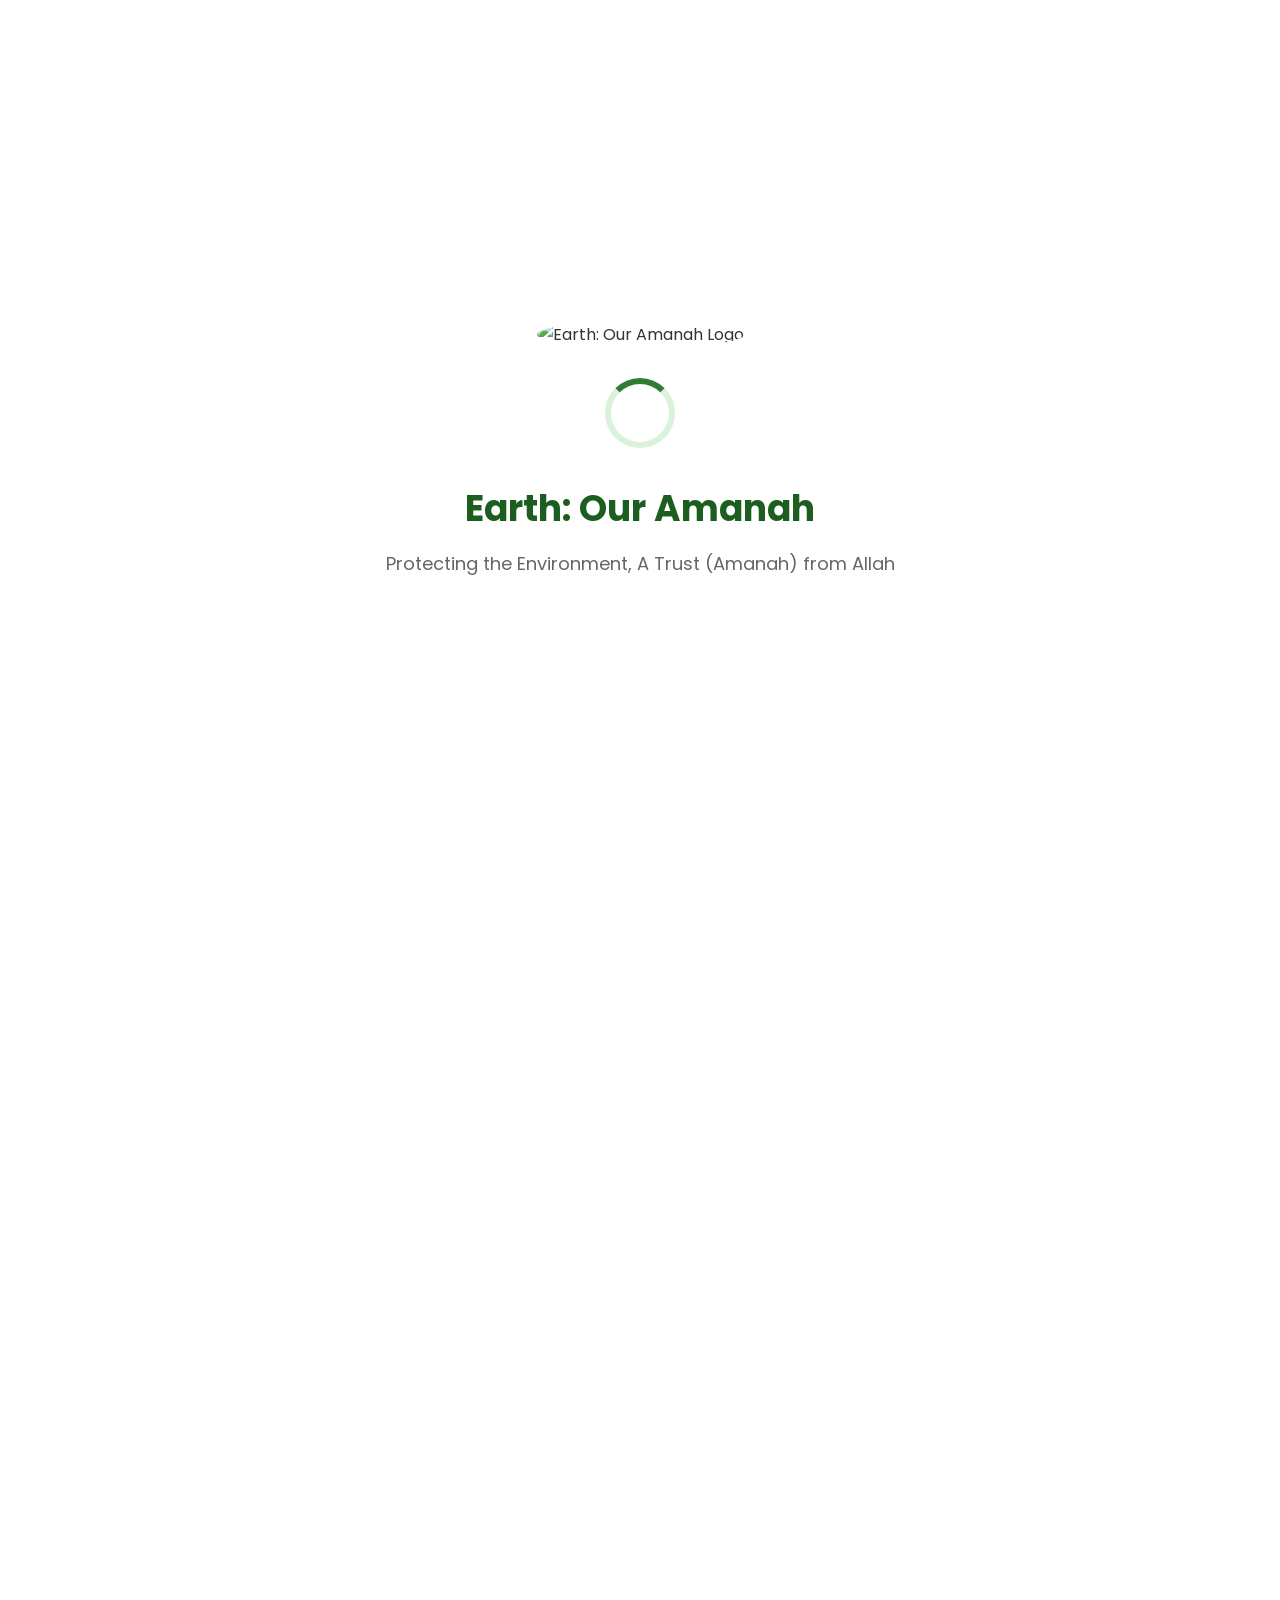
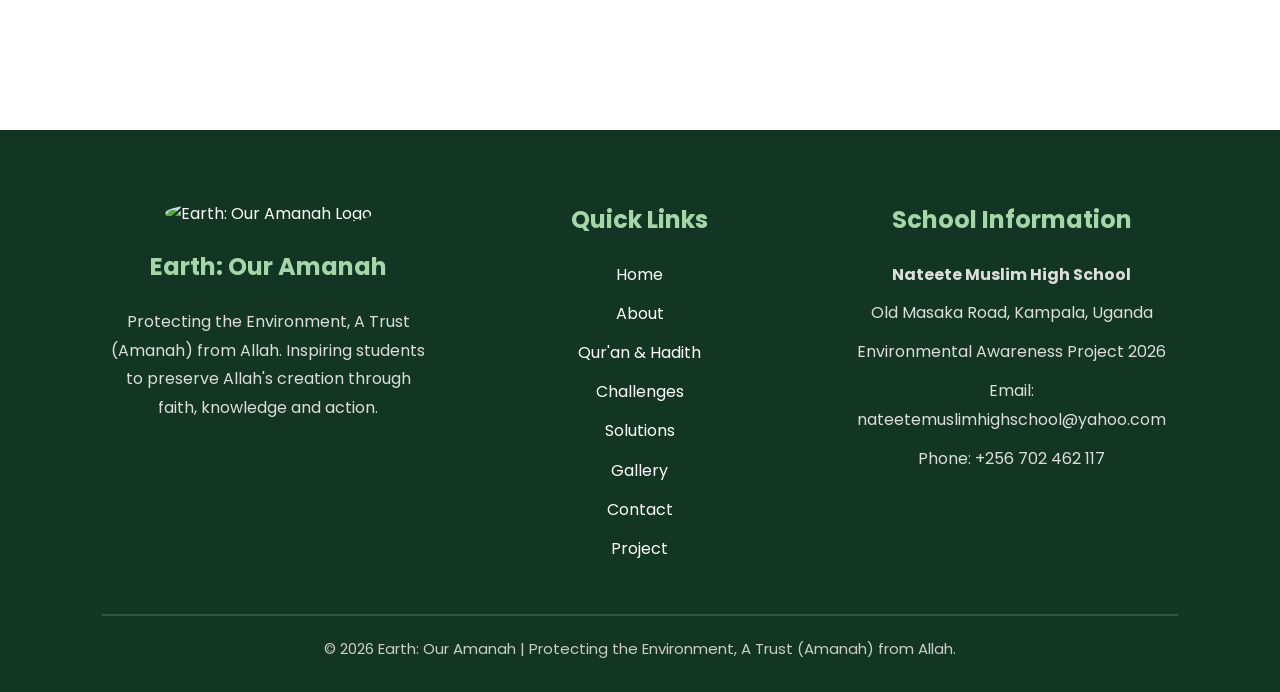
==== about.html @ 44d9da60 "Add files via upload" ====
<!DOCTYPE html>
<html lang="en">

<head>

    <meta charset="UTF-8">

    <meta name="viewport" content="width=device-width, initial-scale=1.0">

    <title>About | Earth: Our Amanah</title>

    <link rel="stylesheet" href="style.css">

    <link rel="preconnect" href="https://fonts.googleapis.com">

    <link rel="preconnect" href="https://fonts.gstatic.com" crossorigin>

    <link href="https://fonts.googleapis.com/css2?family=Poppins:wght@300;400;500;600;700&display=swap" rel="stylesheet">

    <link rel="stylesheet"
          href="https://cdnjs.cloudflare.com/ajax/libs/font-awesome/6.6.0/css/all.min.css">

</head>

<body>
<!-- ================= PRELOADER ================= -->

<div id="preloader">

    <div class="loader-content">

        <img src="images/logo.png"
             alt="Earth: Our Amanah Logo"
             class="loader-logo">

        <div class="loader-ring"></div>

        <h2>Earth: Our Amanah</h2>

        <p>Protecting the Environment, A Trust (Amanah) from Allah</p>

    </div>

</div>
<header>

<nav class="navbar">

<div class="logo">

<img src="images/logo.png" alt="Logo">

<span>Earth: Our Amanah</span>

</div>
<div class="menu-toggle">

    <i class="fa-solid fa-bars"></i>

</div>
<ul class="nav-links">

<li><a href="index.html">Home</a></li>

<li><a href="about.html" class="active">About</a></li>

<li><a href="quran-hadith.html">Qur'an & Hadith</a></li>

<li><a href="challenges.html">Challenges</a></li>

<li><a href="solutions.html">Solutions</a></li>

<li><a href="school.html">Our School</a></li>

<li><a href="gallery.html">Gallery</a></li>

<li><a href="contact.html">Contact</a></li>

<li><a href="project.html">Project</a></li>

</ul>

</nav>

</header>
<!-- ================= KNOWLEDGE BAR ================= -->

<section class="knowledge-bar">

    <div id="knowledgeText">
🌍 DID YOU KNOW?

🌱 Planting one tree can provide oxygen for several people.

☪ "And do not waste, for Allah does not love the wasteful."
(Qur'an 7:31)

♻ Recycling one aluminium can saves enough energy to power a television for hours.

        🌍 "Allah has appointed mankind as stewards (Khalifah) of the Earth."

    </div>

</section>
<section class="page-header">

<h1>About Amanah</h1>

<p>

Understanding our responsibility as caretakers of Allah's creation.

</p>

</section>

<section class="about-story reveal">

<div class="about-image">

<img src="images/about.jpg" alt="Nature">

</div>

<div class="about-text">

<h2>What is Amanah?</h2>

<p>

In Islam, an <strong>Amanah</strong> is a trust or responsibility placed upon a person.
Allah has entrusted humanity with the Earth and everything within it. As caretakers
(Khalifah), we are expected to use natural resources wisely, avoid waste, protect
wildlife and preserve the environment for future generations.

</p>

<p>

Protecting the environment is therefore not only a social responsibility but also
an act of worship and obedience to Allah.

</p>

</div>

</section>

<section class="values reveal">

<h2>Our Core Values</h2>

<div class="cards">

<div class="card">

<i class="fa-solid fa-hand-holding-heart"></i>

<h3>Responsibility</h3>

<p>

We accept the responsibility of caring for Allah's creation.

</p>

</div>

<div class="card">

<i class="fa-solid fa-tree"></i>

<h3>Conservation</h3>

<p>

Protect forests, wildlife and natural resources.

</p>

</div>

<div class="card">

<i class="fa-solid fa-people-group"></i>

<h3>Community</h3>

<p>

Working together creates lasting environmental change.

</p>

</div>

</div>

</section>

<!-- ================= FOOTER ================= -->

<footer class="footer">

    <div class="footer-container">

        <!-- About -->
        <div class="footer-column">

            <img src="images/logo.png" alt="Earth: Our Amanah Logo" class="footer-logo">

            <h3>Earth: Our Amanah</h3>

            <p>
                Protecting the Environment, A Trust (Amanah) from Allah.
                Inspiring students to preserve Allah's creation through
                faith, knowledge and action.
            </p>

        </div>

        <!-- Quick Links -->
        <div class="footer-column">

            <h3>Quick Links</h3>

            <ul>

                <li><a href="index.html">Home</a></li>

                <li><a href="about.html">About</a></li>

                <li><a href="quran-hadith.html">Qur'an & Hadith</a></li>

                <li><a href="challenges.html">Challenges</a></li>

                <li><a href="solutions.html">Solutions</a></li>

                <li><a href="gallery.html">Gallery</a></li>

                <li><a href="contact.html">Contact</a></li>

                <li><a href="project.html">Project</a></li>

            </ul>

        </div>

        <!-- Contact -->
        <div class="footer-column">

            <h3>School Information</h3>

            <p><strong>Nateete Muslim High School</strong></p>

            <p>Old Masaka Road, Kampala, Uganda</p>

            <p>Environmental Awareness Project 2026</p>

            <p>Email: nateetemuslimhighschool@yahoo.com</p>

            <p>Phone: +256 702 462 117</p>

        </div>

    </div>

    <hr>

    <div class="footer-bottom">

        <p>
            © 2026 Earth: Our Amanah | Protecting the Environment, A Trust (Amanah) from Allah.
        </p>

    </div>

</footer>
<!-- ================= BACK TO TOP ================= -->

<button id="backToTop" title="Back to Top">

    <i class="fa-solid fa-arrow-up"></i>

</button>

<script src="js/main.js"></script>

</body>
</html>
---- style.css ----
html{

    scroll-behavior:smooth;

}
/* =========================
   GLOBAL SETTINGS
========================= */

*{
    margin:0;
    padding:0;
    box-sizing:border-box;
}

html{
    scroll-behavior:smooth;
}

body{
    font-family:'Poppins',sans-serif;
    background:#ffffff;
    color:#333;
    line-height:1.7;
}

/* =========================
   NAVIGATION
========================= */

.navbar{

    position:sticky;
    top:0;

    display:flex;
    justify-content:space-between;
    align-items:center;

    padding:18px 8%;

    background:#ffffff;

    box-shadow:0 4px 15px rgba(0,0,0,.08);

    z-index:1000;
}

.logo{

    font-size:28px;

    font-weight:700;

    color:#2E7D32;
}

.logo i{

    margin-right:8px;
}

.navbar ul{

    display:flex;

    list-style:none;

    gap:30px;
}

.navbar a{

    text-decoration:none;

    color:#2E7D32;

    font-weight:500;

    transition:.3s;
}

.navbar a:hover{

    color:#66BB6A;
}

/* =========================
   HERO SECTION
========================= */

.hero{

    display:flex;

    justify-content:space-between;

    align-items:center;

    padding:70px 8%;

    min-height:88vh;

    background:#F8FFF8;

}

.hero-content{

    flex:1;

    padding-right:50px;
}

.badge{

    display:inline-block;

    background:#E8F5E9;

    color:#2E7D32;

    padding:10px 20px;

    border-radius:40px;

    margin-bottom:25px;

    font-weight:600;
}

.hero h1{

    font-size:60px;

    color:#1B5E20;

    line-height:1.2;

    margin-bottom:10px;
}

.hero h2{

    color:#43A047;

    font-size:34px;

    margin-bottom:25px;
}

.hero p{

    font-size:19px;

    color:#555;

    margin-bottom:40px;
}

.buttons{

    display:flex;

    gap:20px;
}

.btn-primary{

    text-decoration:none;

    background:#2E7D32;

    color:white;

    padding:15px 35px;

    border-radius:40px;

    transition:.3s;
}

.btn-primary:hover{

    background:#1B5E20;
}

.btn-secondary{

    text-decoration:none;

    border:2px solid #2E7D32;

    color:#2E7D32;

    padding:15px 35px;

    border-radius:40px;

    transition:.3s;
}

.btn-secondary:hover{

    background:#2E7D32;

    color:white;
}

/* Hero Image */

.hero-image{

    flex:1;

    text-align:center;
}

.hero-image img{

    width:100%;

    max-width:550px;

    border-radius:20px;

    box-shadow:0 20px 40px rgba(0,0,0,.15);

    object-fit:cover;
}

/* =========================
   WELCOME
========================= */

.welcome{

    padding:90px 10%;

    text-align:center;
}

.welcome h2{

    color:#1B5E20;

    font-size:40px;

    margin-bottom:20px;
}

.welcome p{

    max-width:900px;

    margin:auto;

    font-size:18px;
}

/* =========================
   EXPLORE SECTION
========================= */

.explore{

    background:#F8FFF8;

    padding:90px 8%;
}

.explore h2{

    text-align:center;

    font-size:40px;

    color:#1B5E20;

    margin-bottom:50px;
}

.cards{

    display:grid;

    grid-template-columns:repeat(auto-fit,minmax(280px,1fr));

    gap:30px;
}

.card{

    background:white;

    text-decoration:none;

    color:#333;

    padding:35px;

    border-radius:20px;

    box-shadow:0 8px 20px rgba(0,0,0,.08);

    transition:.3s;
}

.card:hover{

    transform:translateY(-10px);
}

.card i{

    font-size:50px;

    color:#2E7D32;

    margin-bottom:20px;
}

.card h3{

    margin-bottom:15px;

    color:#1B5E20;
}

/* =========================
   QUOTE
========================= */

.quote{

    padding:80px 10%;

    text-align:center;

    background:white;
}

.quote blockquote{

    font-size:30px;

    color:#1B5E20;

    font-style:italic;

    margin-bottom:20px;
}

.quote span{

    color:#666;
}

/* =========================
   FOOTER
========================= */

footer{

    background:#1B5E20;

    color:white;

    text-align:center;

    padding:30px;
}
/* ================= MISSION ================= */

.mission{

    padding:90px 10%;

    text-align:center;

    background:white;

}

.mission h2{

    font-size:42px;

    color:#1B5E20;

    margin-bottom:25px;

}

.mission p{

    max-width:900px;

    margin:auto;

    font-size:19px;

    line-height:1.8;

    color:#555;

}
/* ==========================================
   LOGO
========================================== */

.logo{
    display:flex;
    align-items:center;
    gap:12px;
    font-size:28px;
    font-weight:700;
    color:#1B5E20;
}

.logo img{
    width:70px;
    height:65px;
    object-fit:cover;
    border-radius:70%;
}

/* ==========================================
   PAGE HEADER
========================================== */

.page-header{

    background:#F1F8E9;

    text-align:center;

    padding:80px 10%;
}

.page-header h1{

    font-size:48px;

    color:#1B5E20;

    margin-bottom:15px;
}

.page-header p{

    font-size:18px;

    color:#555;
}

/* ==========================================
   ABOUT SECTION
========================================== */

.about-story{

    display:flex;

    justify-content:space-between;

    align-items:center;

    gap:60px;

    padding:100px 8%;

    background:white;
}

.about-image{

    flex:1;
}

.about-image img{

    width:100%;

    height:500px;

    object-fit:cover;

    border-radius:20px;

    box-shadow:0 15px 35px rgba(0,0,0,.15);
}

.about-text{

    flex:1;
}

.about-text h2{

    font-size:40px;

    color:#1B5E20;

    margin-bottom:25px;
}

.about-text p{

    font-size:18px;

    line-height:1.9;

    color:#555;

    margin-bottom:20px;
}

/* ==========================================
   SCHOOL THEME
========================================== */

.theme{

    display:flex;

    justify-content:space-between;

    align-items:center;

    gap:60px;

    padding:100px 8%;

    background:#F8FFF8;
}

.theme-text{

    flex:1;
}

.theme-text h2{

    color:#2E7D32;

    font-size:24px;

    margin-bottom:15px;
}

.theme-text h3{

    font-size:42px;

    color:#1B5E20;

    line-height:1.3;

    margin-bottom:25px;
}

.theme-text p{

    font-size:18px;

    color:#555;

    line-height:1.9;
}

.theme-image{

    flex:1;
}

.theme-image img{

    width:100%;

    height:500px;

    object-fit:cover;

    border-radius:20px;

    box-shadow:0 15px 35px rgba(0,0,0,.15);
}

/* ==========================================
   RESPONSIVE DESIGN
========================================== */

@media(max-width:900px){

.about-story,
.theme{

flex-direction:column;

text-align:center;

}

.hero{

flex-direction:column;

text-align:center;

}

.hero-content{

padding-right:0;

margin-bottom:50px;

}

.navbar{

flex-direction:column;

gap:20px;

}

.navbar ul{

flex-wrap:wrap;

justify-content:center;

}

.hero h1{

font-size:45px;

}

.theme-text h3{

font-size:34px;

}

.page-header h1{

font-size:38px;

}

}
/* =====================================
   ABOUT PAGE
===================================== */

/* PAGE HEADER */

.page-header{
    background: linear-gradient(135deg, #2E7D32, #66BB6A);
    color: white;
    text-align: center;
    padding: 80px 10%;
}

.page-header h1{
    font-size: 50px;
    margin-bottom: 15px;
}

.page-header p{
    font-size: 20px;
    max-width: 700px;
    margin: auto;
    line-height: 1.8;
}

/* ABOUT STORY */

.about-story{
    display: flex;
    justify-content: space-between;
    align-items: center;
    gap: 60px;
    padding: 90px 8%;
    background: white;
}

.about-image{
    flex: 1;
}

.about-image img{
    width: 100%;
    height: 500px;
    object-fit: cover;
    border-radius: 20px;
    box-shadow: 0 15px 35px rgba(0,0,0,0.12);
}

.about-text{
    flex: 1;
}

.about-text h2{
    font-size: 40px;
    color: #1B5E20;
    margin-bottom: 25px;
}

.about-text p{
    font-size: 18px;
    color: #555;
    line-height: 1.9;
    margin-bottom: 20px;
}

/* VALUES SECTION */

.values{
    background: #F8FFF8;
    padding: 90px 8%;
}

.values h2{
    text-align: center;
    color: #1B5E20;
    font-size: 42px;
    margin-bottom: 60px;
}

.cards{
    display: grid;
    grid-template-columns: repeat(auto-fit,minmax(280px,1fr));
    gap: 30px;
}

.card{
    background: white;
    padding: 40px;
    border-radius: 20px;
    text-align: center;
    box-shadow: 0 10px 25px rgba(0,0,0,.08);
    transition: 0.4s;
}

.card:hover{
    transform: translateY(-12px);
}

.card i{
    font-size: 55px;
    color: #2E7D32;
    margin-bottom: 20px;
}

.card h3{
    color: #1B5E20;
    margin-bottom: 15px;
    font-size: 24px;
}

.card p{
    color: #666;
    line-height: 1.8;
}

/* CALL TO ACTION */

.cta{
    background: #2E7D32;
    color: white;
    text-align: center;
    padding: 80px 10%;
}

.cta h2{
    font-size: 40px;
    margin-bottom: 20px;
}

.cta p{
    font-size: 18px;
    max-width: 700px;
    margin: auto;
    margin-bottom: 30px;
    line-height: 1.8;
}

.cta a{
    display: inline-block;
    background: white;
    color: #2E7D32;
    padding: 15px 35px;
    text-decoration: none;
    border-radius: 50px;
    font-weight: 600;
    transition: .3s;
}

.cta a:hover{
    background: #F1F8E9;
}

/* FOOTER */

footer{
    background: #1B5E20;
    color: white;
    text-align: center;
    padding: 30px;
}

footer p{
    margin: 5px;
}

/* RESPONSIVE */

@media(max-width:900px){

    .about-story{
        flex-direction: column;
        text-align: center;
    }

    .page-header h1{
        font-size: 38px;
    }

    .about-text h2{
        font-size: 34px;
    }

    .values h2{
        font-size: 34px;
    }

    .cta h2{
        font-size: 32px;
    }

    .about-image img{
        height: auto;
    }
}
/* ==========================================
      QUR'AN & HADITH PAGE
========================================== */

/* HERO */

.quran-hero{

height:70vh;

background:url("../images/quran-banner.jpg") center center/cover no-repeat;

position:relative;

}

.hero-overlay{

background:rgba(27,94,32,.75);

height:100%;

display:flex;

justify-content:center;

align-items:center;

text-align:center;

padding:20px;

}

.hero-content{

max-width:900px;

color:white;

}

.hero-content h1{

font-size:60px;

margin-bottom:15px;

}

.hero-content h2{

font-size:34px;

margin-bottom:25px;

color:#C8E6C9;

}

.hero-content p{

font-size:20px;

line-height:1.8;

}

/* INTRO */

.intro-section{

display:flex;

align-items:center;

gap:60px;

padding:90px 8%;

background:white;

}

.intro-image{

flex:1;

}

.intro-image img{

width:100%;

height:500px;

object-fit:cover;

border-radius:20px;

box-shadow:0 15px 35px rgba(0,0,0,.15);

}

.intro-text{

flex:1;

}

.intro-text h2{

font-size:42px;

color:#1B5E20;

margin-bottom:25px;

}

.intro-text p{

font-size:18px;

line-height:1.9;

color:#555;

margin-bottom:20px;

}

/* QUR'AN SECTION */

.quran-section{

padding:90px 8%;

background:#F8FFF8;

}

.quran-section h2{

text-align:center;

font-size:42px;

color:#1B5E20;

margin-bottom:60px;

}

.verse-card{

background:white;

padding:40px;

margin-bottom:35px;

border-left:8px solid #2E7D32;

border-radius:18px;

box-shadow:0 12px 30px rgba(0,0,0,.08);

}

.verse-card h3{

font-size:26px;

color:#2E7D32;

margin-bottom:20px;

}

.arabic{

font-size:34px;

text-align:right;

direction:rtl;

color:#1B5E20;

line-height:2;

margin-bottom:25px;

}

.translation{

font-size:20px;

font-style:italic;

margin-bottom:20px;

color:#444;

}

.reflection{

font-size:18px;

line-height:1.9;

color:#666;

}

/* RESPONSIVE */

@media(max-width:900px){

.intro-section{

flex-direction:column;

text-align:center;

}

.hero-content h1{

font-size:42px;

}

.hero-content h2{

font-size:28px;

}

.arabic{

text-align:center;

font-size:28px;

}

}
/* ==========================================
   HADITH SECTION
========================================== */

.hadith-section{

padding:90px 8%;

background:white;

}

.hadith-section h2{

text-align:center;

font-size:42px;

color:#1B5E20;

margin-bottom:60px;

}

.hadith-card{

background:#F8FFF8;

padding:35px;

margin-bottom:30px;

border-radius:18px;

box-shadow:0 10px 25px rgba(0,0,0,.08);

border-left:8px solid #2E7D32;

}

.hadith-card h3{

color:#1B5E20;

margin-bottom:20px;

font-size:26px;

}

.hadith-text{

font-size:20px;

font-style:italic;

line-height:1.8;

margin-bottom:20px;

color:#444;

}

.source{

margin-bottom:20px;

font-weight:600;

color:#2E7D32;

}

/* ==========================================
   LESSONS
========================================== */

.lessons{

padding:90px 8%;

background:#F1F8E9;

}

.lessons h2{

text-align:center;

font-size:42px;

margin-bottom:60px;

color:#1B5E20;

}

.lesson-grid{

display:grid;

grid-template-columns:repeat(auto-fit,minmax(250px,1fr));

gap:30px;

}

.lesson{

background:white;

padding:35px;

text-align:center;

border-radius:18px;

box-shadow:0 10px 20px rgba(0,0,0,.08);

transition:.3s;

}

.lesson:hover{

transform:translateY(-10px);

}

.lesson i{

font-size:55px;

color:#2E7D32;

margin-bottom:20px;

}

.lesson h3{

margin-bottom:15px;

color:#1B5E20;

}

.lesson p{

line-height:1.8;

color:#666;

}
/* ==========================================
   ACTION SECTION
========================================== */

.action-section{

padding:90px 8%;

background:white;

}

.action-content{

text-align:center;

max-width:900px;

margin:auto;

margin-bottom:60px;

}

.action-content h2{

font-size:42px;

color:#1B5E20;

margin-bottom:20px;

}

.action-content p{

font-size:18px;

line-height:1.8;

color:#555;

}

.action-cards{

display:grid;

grid-template-columns:repeat(auto-fit,minmax(240px,1fr));

gap:30px;

}

.action-card{

background:#F8FFF8;

padding:35px;

text-align:center;

border-radius:20px;

box-shadow:0 10px 25px rgba(0,0,0,.08);

transition:.3s;

}

.action-card:hover{

transform:translateY(-10px);

}

.action-card i{

font-size:55px;

color:#2E7D32;

margin-bottom:20px;

}

.action-card h3{

margin-bottom:15px;

color:#1B5E20;

}

.action-card p{

color:#666;

line-height:1.8;

}

/* ==========================================
   GREEN PLEDGE
========================================== */

.pledge{

padding:100px 10%;

text-align:center;

background:linear-gradient(135deg,#1B5E20,#43A047);

color:white;

}

.pledge h2{

font-size:46px;

margin-bottom:20px;

}

.pledge p{

font-size:20px;

line-height:1.9;

max-width:900px;

margin:auto;

margin-bottom:40px;

}

.pledge-btn{

display:inline-block;

padding:16px 40px;

background:white;

color:#2E7D32;

text-decoration:none;

font-weight:600;

border-radius:50px;

transition:.3s;

}

.pledge-btn:hover{

background:#F1F8E9;

}

/* ==========================================
   FOOTER
========================================== */

.footer{

background:#123524;

color:white;

padding:60px 8% 30px;

}

.footer-container{

display:grid;

grid-template-columns:repeat(auto-fit,minmax(250px,1fr));

gap:40px;

margin-bottom:30px;

}

.footer h3{

margin-bottom:20px;

}

.footer ul{

list-style:none;

padding:0;

}

.footer ul li{

margin-bottom:12px;

}

.footer ul li a{

color:white;

text-decoration:none;

}

.footer ul li a:hover{

color:#A5D6A7;

}

.footer hr{

margin:30px 0;

border:1px solid rgba(255,255,255,.2);

}

.copyright{

text-align:center;

}

/* ==========================================
   MOBILE
========================================== */

@media(max-width:900px){

.action-content h2,
.pledge h2{

font-size:34px;

}

.footer{

text-align:center;

}

}
/* ===============================
   CHALLENGES PAGE
================================ */

.challenge-hero{

height:65vh;

background:url("../images/challenges-banner.jpg") center/cover no-repeat;

position:relative;

}

.challenge-intro{

padding:90px 10%;

text-align:center;

}

.challenge-intro h2{

font-size:42px;

color:#1B5E20;

margin-bottom:20px;

}

.challenge-intro p{

max-width:900px;

margin:auto;

font-size:18px;

line-height:1.8;

color:#555;

}

.challenge-grid{

display:grid;

grid-template-columns:repeat(auto-fit,minmax(320px,1fr));

gap:35px;

padding:90px 8%;

background:#F8FFF8;

}

.challenge-card{

background:white;

border-radius:20px;

overflow:hidden;

box-shadow:0 10px 30px rgba(0,0,0,.08);

transition:.3s;

}

.challenge-card:hover{

transform:translateY(-10px);

}

.challenge-card img{

width:100%;

height:240px;

object-fit:cover;

}

.challenge-card h3{

padding:25px 25px 10px;

color:#1B5E20;

}

.challenge-card p{

padding:0 25px 30px;

line-height:1.8;

color:#666;

}
/* ==========================================
   ISLAMIC MESSAGE
========================================== */

.islamic-message{

    background:#1B5E20;
    color:white;
    padding:90px 10%;
    text-align:center;

}

.message-content{

    max-width:900px;
    margin:auto;

}

.message-content h2{

    font-size:42px;
    margin-bottom:25px;

}

.message-content p{

    font-size:19px;
    line-height:1.9;
    margin-bottom:40px;

}

.message-content blockquote{

    background:rgba(255,255,255,.1);
    border-left:6px solid #81C784;
    padding:30px;
    border-radius:15px;
    font-size:22px;
    line-height:1.8;
    font-style:italic;

}

/* ==========================================
   STUDENT ACTION
========================================== */

.student-action{

    padding:90px 8%;
    background:#F8FFF8;

}

.student-action h2{

    text-align:center;
    color:#1B5E20;
    font-size:42px;
    margin-bottom:60px;

}

.action-grid{

    display:grid;
    grid-template-columns:repeat(auto-fit,minmax(250px,1fr));
    gap:30px;

}

.action-box{

    background:white;
    padding:35px;
    border-radius:20px;
    text-align:center;
    box-shadow:0 10px 25px rgba(0,0,0,.08);
    transition:.3s;

}

.action-box:hover{

    transform:translateY(-10px);

}

.action-box i{

    font-size:55px;
    color:#2E7D32;
    margin-bottom:20px;

}

.action-box h3{

    color:#1B5E20;
    margin-bottom:15px;

}

.action-box p{

    color:#666;
    line-height:1.8;

}

/* ==========================================
   RESPONSIVE
========================================== */

@media(max-width:900px){

    .message-content h2{

        font-size:34px;

    }

    .student-action h2{

        font-size:34px;

    }

    .message-content blockquote{

        font-size:18px;

    }

}
/* ==========================================
   FOOTER
========================================== */

.footer{

    background:#123524;
    color:white;
    padding:70px 8% 25px;

}

.footer-container{

    display:grid;
    grid-template-columns:repeat(auto-fit,minmax(280px,1fr));
    gap:40px;

}

.footer-column h3{

    margin-bottom:20px;
    color:#A5D6A7;
    font-size:24px;

}

.footer-column p{

    line-height:1.8;
    color:#dddddd;
    margin-bottom:10px;

}

.footer-logo{

    width:70px;
    height:70px;
    object-fit:cover;
    border-radius:50%;
    margin-bottom:20px;

}

.footer-column ul{

    list-style:none;
    padding:0;

}

.footer-column ul li{

    margin-bottom:12px;

}

.footer-column ul li a{

    color:#ffffff;
    text-decoration:none;
    transition:0.3s;

}

.footer-column ul li a:hover{

    color:#81C784;
    padding-left:8px;

}

.footer hr{

    margin:40px 0 20px;
    border:1px solid rgba(255,255,255,.15);

}

.footer-bottom{

    text-align:center;

}

.footer-bottom p{

    color:#cccccc;
    font-size:15px;

}

/* ==========================
   MOBILE
========================== */

@media(max-width:900px){

.footer{

text-align:center;

}

.footer-logo{

margin:auto;
margin-bottom:20px;

}

}
/* ==========================================
   SOLUTIONS PAGE
========================================== */

.solutions-hero{

height:65vh;

background:url("../images/solutions-banner.jpg") center/cover no-repeat;

position:relative;

}

.solutions-intro{

padding:90px 10%;

text-align:center;

background:white;

}

.solutions-intro h2{

font-size:42px;

color:#1B5E20;

margin-bottom:20px;

}

.solutions-intro p{

max-width:900px;

margin:auto;

font-size:18px;

line-height:1.8;

color:#555;

}

.solutions-grid{

display:grid;

grid-template-columns:repeat(auto-fit,minmax(320px,1fr));

gap:35px;

padding:90px 8%;

background:#F8FFF8;

}

.solution-card{

background:white;

border-radius:20px;

overflow:hidden;

box-shadow:0 10px 30px rgba(0,0,0,.08);

transition:.3s;

}

.solution-card:hover{

transform:translateY(-10px);

}

.solution-card img{

width:100%;

height:250px;

object-fit:cover;

}

.solution-content{

padding:30px;

text-align:center;

}

.solution-content i{

font-size:50px;

color:#2E7D32;

margin-bottom:20px;

}

.solution-content h3{

font-size:28px;

color:#1B5E20;

margin-bottom:15px;

}

.solution-content p{

line-height:1.8;

color:#666;

}
/* ==========================================
   DAILY ACTIONS
========================================== */

.daily-actions{

padding:90px 8%;

background:#ffffff;

}

.daily-actions h2{

text-align:center;

font-size:42px;

color:#1B5E20;

margin-bottom:60px;

}

.actions-grid{

display:grid;

grid-template-columns:repeat(auto-fit,minmax(250px,1fr));

gap:30px;

}

.daily-card{

background:#F8FFF8;

padding:35px;

border-radius:20px;

text-align:center;

box-shadow:0 10px 25px rgba(0,0,0,.08);

transition:.3s;

}

.daily-card:hover{

transform:translateY(-10px);

}

.daily-card i{

font-size:55px;

color:#2E7D32;

margin-bottom:20px;

}

.daily-card h3{

margin-bottom:15px;

color:#1B5E20;

}

.daily-card p{

line-height:1.8;

color:#666;

}

/* ==========================================
   ISLAMIC MESSAGE
========================================== */

.solution-message{

padding:90px 10%;

background:linear-gradient(135deg,#1B5E20,#2E7D32);

color:white;

text-align:center;

}

.message-box{

max-width:900px;

margin:auto;

}

.message-box h2{

font-size:42px;

margin-bottom:25px;

}

.message-box p{

font-size:19px;

line-height:1.9;

margin-bottom:35px;

}

.message-box blockquote{

background:rgba(255,255,255,.1);

padding:30px;

border-left:6px solid #A5D6A7;

border-radius:15px;

font-size:22px;

font-style:italic;

line-height:1.8;

}

/* ==========================================
   RESPONSIVE
========================================== */

@media(max-width:900px){

.daily-actions h2,

.message-box h2{

font-size:34px;

}

.message-box blockquote{

font-size:18px;

}

}
/* ==========================================
   CALL TO ACTION
========================================== */

.cta-section{

    background:linear-gradient(135deg,#2E7D32,#1B5E20);

    color:white;

    padding:100px 10%;

    text-align:center;

}

.cta-content{

    max-width:900px;

    margin:auto;

}

.cta-content h2{

    font-size:46px;

    margin-bottom:25px;

}

.cta-content p{

    font-size:20px;

    line-height:1.9;

    margin-bottom:40px;

}

.cta-buttons{

    display:flex;

    justify-content:center;

    gap:20px;

    flex-wrap:wrap;

}

.btn-primary{

    background:white;

    color:#1B5E20;

    text-decoration:none;

    padding:16px 38px;

    border-radius:50px;

    font-weight:600;

    transition:.3s;

}

.btn-primary:hover{

    background:#E8F5E9;

}

.btn-secondary{

    background:transparent;

    color:white;

    border:2px solid white;

    text-decoration:none;

    padding:16px 38px;

    border-radius:50px;

    font-weight:600;

    transition:.3s;

}

.btn-secondary:hover{

    background:white;

    color:#1B5E20;

}

/* ==========================================
   RESPONSIVE
========================================== */

@media(max-width:900px){

.cta-content h2{

font-size:36px;

}

.cta-content p{

font-size:18px;

}

.cta-buttons{

flex-direction:column;

align-items:center;

}

}
/* ==========================================
   OUR SCHOOL PAGE
========================================== */

.school-hero{

height:70vh;

background:url("../images/school-banner.jpg") center/cover no-repeat;

position:relative;

}

.school-about{

display:flex;

align-items:center;

gap:60px;

padding:90px 8%;

background:white;

}

.school-image{

flex:1;

}

.school-image img{

width:100%;

height:500px;

object-fit:cover;

border-radius:20px;

box-shadow:0 15px 35px rgba(0,0,0,.15);

}

.school-text{

flex:1;

}

.school-text h2{

font-size:42px;

color:#1B5E20;

margin-bottom:25px;

}

.school-text p{

font-size:18px;

line-height:1.9;

margin-bottom:20px;

color:#555;

}

.vision-mission{

padding:90px 8%;

background:#F8FFF8;

display:grid;

grid-template-columns:repeat(auto-fit,minmax(300px,1fr));

gap:35px;

}

.vision-card{

background:white;

padding:40px;

text-align:center;

border-radius:20px;

box-shadow:0 10px 30px rgba(0,0,0,.08);

transition:.3s;

}

.vision-card:hover{

transform:translateY(-10px);

}

.vision-card i{

font-size:60px;

color:#2E7D32;

margin-bottom:20px;

}

.vision-card h3{

font-size:30px;

margin-bottom:15px;

color:#1B5E20;

}

.vision-card p{

line-height:1.8;

color:#666;

}

@media(max-width:900px){

.school-about{

flex-direction:column;

text-align:center;

}

.school-text h2{

font-size:34px;

}

}
/* ==========================================
   ENVIRONMENTAL COMMITMENT
========================================== */

.environment-section{

padding:90px 8%;
background:#ffffff;

}

.environment-section h2{

text-align:center;
font-size:42px;
color:#1B5E20;
margin-bottom:20px;

}

.section-intro{

max-width:900px;
margin:0 auto 60px;
text-align:center;
font-size:18px;
line-height:1.8;
color:#555;

}

.environment-grid{

display:grid;
grid-template-columns:repeat(auto-fit,minmax(320px,1fr));
gap:35px;

}

.environment-card{

background:#F8FFF8;
border-radius:20px;
overflow:hidden;
box-shadow:0 10px 25px rgba(0,0,0,.08);
transition:.3s;

}

.environment-card:hover{

transform:translateY(-10px);

}

.environment-card img{

width:100%;
height:230px;
object-fit:cover;

}

.environment-card i{

display:block;
text-align:center;
font-size:50px;
color:#2E7D32;
margin:25px 0 15px;

}

.environment-card h3{

text-align:center;
color:#1B5E20;
margin-bottom:15px;

}

.environment-card p{

padding:0 25px 30px;
text-align:center;
line-height:1.8;
color:#666;

}

/* ==========================================
   CORE VALUES
========================================== */

.values-section{

padding:90px 8%;
background:#F1F8E9;

}

.values-section h2{

text-align:center;
font-size:42px;
color:#1B5E20;
margin-bottom:60px;

}

.values-grid{

display:grid;
grid-template-columns:repeat(auto-fit,minmax(250px,1fr));
gap:30px;

}

.value-box{

background:white;
padding:35px;
border-radius:20px;
text-align:center;
box-shadow:0 10px 20px rgba(0,0,0,.08);

}

.value-box i{

font-size:55px;
color:#2E7D32;
margin-bottom:20px;

}

.value-box h3{

margin-bottom:15px;
color:#1B5E20;

}

.value-box p{

line-height:1.8;
color:#666;

}

/* ==========================================
   QUR'AN REMINDER
========================================== */

.school-verse{

padding:90px 10%;
background:linear-gradient(135deg,#1B5E20,#2E7D32);
color:white;
text-align:center;

}

.verse-container{

max-width:900px;
margin:auto;

}

.verse-container h2{

font-size:42px;
margin-bottom:30px;

}

.verse-container blockquote{

font-size:28px;
font-style:italic;
line-height:1.8;
margin-bottom:20px;

}

.verse-container p{

font-size:20px;

}
/* ==========================================
   SCHOOL LOCATION
========================================== */

.school-location{

display:flex;

align-items:center;

gap:60px;

padding:90px 8%;

background:white;

}

.location-text{

flex:1;

}

.location-text h2{

font-size:42px;

color:#1B5E20;

margin-bottom:25px;

}

.location-text p{

font-size:18px;

line-height:1.9;

color:#555;

margin-bottom:20px;

}

.location-details{

margin-top:30px;

}

.location-details p{

font-size:18px;

margin-bottom:18px;

}

.location-details i{

color:#2E7D32;

margin-right:12px;

font-size:22px;

}

.location-image{

flex:1;

}

.location-image img{

width:100%;

height:450px;

object-fit:cover;

border-radius:20px;

box-shadow:0 15px 35px rgba(0,0,0,.15);

}

/* ==========================================
   CALL TO ACTION
========================================== */

.school-cta{

padding:100px 10%;

text-align:center;

background:linear-gradient(135deg,#2E7D32,#1B5E20);

color:white;

}

.school-cta h2{

font-size:44px;

margin-bottom:20px;

}

.school-cta p{

font-size:20px;

line-height:1.9;

max-width:900px;

margin:auto;

margin-bottom:40px;

}

.school-btn{

display:inline-block;

padding:16px 42px;

background:white;

color:#1B5E20;

text-decoration:none;

font-weight:600;

border-radius:50px;

transition:.3s;

}

.school-btn:hover{

background:#E8F5E9;

}

/* ==========================================
   RESPONSIVE
========================================== */

@media(max-width:900px){

.school-location{

flex-direction:column;

text-align:center;

}

.location-text h2{

font-size:34px;

}

.school-cta h2{

font-size:34px;

}

.location-image img{

height:300px;

}

}
/*==================================
GALLERY PAGE
==================================*/

.gallery-hero{

height:65vh;

background:url("../images/gallery-banner.jpg") center/cover no-repeat;

position:relative;

}

.gallery-intro{

padding:90px 10%;

text-align:center;

}

.gallery-intro h2{

font-size:42px;

color:#1B5E20;

margin-bottom:20px;

}

.gallery-intro p{

font-size:18px;

line-height:1.8;

max-width:850px;

margin:auto;

color:#555;

}

.gallery-section{

padding:90px 8%;

background:#F8FFF8;

}

.gallery-grid{

display:grid;

grid-template-columns:repeat(auto-fit,minmax(330px,1fr));

gap:35px;

}

.gallery-card{

background:white;

border-radius:20px;

overflow:hidden;

box-shadow:0 10px 25px rgba(0,0,0,.08);

transition:.4s;

}

.gallery-card:hover{

transform:translateY(-10px);

}

.gallery-card img{

width:100%;

height:260px;

object-fit:cover;

transition:.4s;

}

.gallery-card:hover img{

transform:scale(1.08);

}

.gallery-text{

padding:25px;

text-align:center;

}

.gallery-text h3{

color:#1B5E20;

margin-bottom:15px;

font-size:26px;

}

.gallery-text p{

line-height:1.8;

color:#666;

}
/*==================================
PHOTO MESSAGE
==================================*/

.photo-message{

padding:90px 10%;

background:white;

text-align:center;

}

.photo-content{

max-width:900px;

margin:auto;

}

.photo-content h2{

font-size:42px;

color:#1B5E20;

margin-bottom:25px;

}

.photo-content p{

font-size:19px;

line-height:1.9;

color:#555;

}

/*==================================
GALLERY CTA
==================================*/

.gallery-cta{

padding:100px 10%;

text-align:center;

background:linear-gradient(135deg,#2E7D32,#1B5E20);

color:white;

}

.gallery-cta h2{

font-size:44px;

margin-bottom:20px;

}

.gallery-cta p{

font-size:20px;

line-height:1.9;

max-width:900px;

margin:auto;

margin-bottom:40px;

}

.gallery-btn{

display:inline-block;

padding:16px 40px;

background:white;

color:#1B5E20;

text-decoration:none;

font-weight:600;

border-radius:50px;

transition:.3s;

}

.gallery-btn:hover{

background:#E8F5E9;

}

/*==================================
RESPONSIVE
==================================*/

@media(max-width:900px){

.photo-content h2{

font-size:34px;

}

.gallery-cta h2{

font-size:34px;

}

.gallery-cta p{

font-size:18px;

}

}
/*==================================
CONTACT PAGE
==================================*/

.contact-hero{

height:65vh;

background:url("../images/contact-banner.jpg") center/cover no-repeat;

position:relative;

}

.contact-section{

display:grid;

grid-template-columns:1fr 1fr;

gap:60px;

padding:90px 8%;

background:#F8FFF8;

}

.contact-info h2,
.contact-form h2{

font-size:40px;

color:#1B5E20;

margin-bottom:20px;

}

.contact-info p{

line-height:1.8;

color:#555;

margin-bottom:30px;

}

.info-box{

display:flex;

align-items:flex-start;

margin-bottom:30px;

}

.info-box i{

font-size:28px;

color:#2E7D32;

margin-right:20px;

margin-top:5px;

}

.info-box h3{

margin-bottom:8px;

color:#1B5E20;

}

.contact-form{

background:white;

padding:40px;

border-radius:20px;

box-shadow:0 10px 25px rgba(0,0,0,.08);

}

.contact-form input,
.contact-form textarea{

width:100%;

padding:15px;

margin-bottom:20px;

border:1px solid #ccc;

border-radius:10px;

font-size:16px;

font-family:'Poppins',sans-serif;

}

.contact-form input:focus,
.contact-form textarea:focus{

outline:none;

border:2px solid #2E7D32;

}

.contact-form button{

width:100%;

padding:16px;

background:#2E7D32;

color:white;

border:none;

border-radius:10px;

font-size:18px;

cursor:pointer;

transition:.3s;

}

.contact-form button:hover{

background:#1B5E20;

}

@media(max-width:900px){

.contact-section{

grid-template-columns:1fr;

}

}
/* ==========================================
   MAP SECTION
========================================== */

.map-section{

    padding:90px 8%;
    text-align:center;
    background:#ffffff;

}

.map-section h2{

    font-size:42px;
    color:#1B5E20;
    margin-bottom:20px;

}

.map-section p{

    max-width:800px;
    margin:0 auto 40px;
    line-height:1.8;
    color:#555;

}

.map-container{

    max-width:1000px;
    margin:auto;

}

.map-container img{

    width:100%;
    height:500px;
    object-fit:cover;
    border-radius:20px;
    box-shadow:0 15px 35px rgba(0,0,0,.15);

}

/* ==========================================
   FINAL MESSAGE
========================================== */

.final-message{

    background:linear-gradient(135deg,#1B5E20,#2E7D32);
    color:white;
    text-align:center;
    padding:100px 10%;

}

.final-content{

    max-width:900px;
    margin:auto;

}

.final-content h2{

    font-size:46px;
    margin-bottom:25px;

}

.final-content p{

    font-size:20px;
    line-height:1.9;
    margin-bottom:40px;

}

.home-btn{

    display:inline-block;
    background:white;
    color:#1B5E20;
    padding:16px 40px;
    text-decoration:none;
    border-radius:50px;
    font-weight:600;
    transition:.3s;

}

.home-btn:hover{

    background:#E8F5E9;

}

/* ==========================================
   RESPONSIVE
========================================== */

@media(max-width:900px){

.map-section h2{

font-size:34px;

}

.final-content h2{

font-size:34px;

}

.final-content p{

font-size:18px;

}

.map-container img{

height:300px;

}

}
/*==================================
GOOGLE MAP
==================================*/

.map-section{

    padding:90px 8%;
    background:#ffffff;
    text-align:center;

}

.map-section h2{

    font-size:42px;
    color:#1B5E20;
    margin-bottom:20px;

}

.map-section p{

    max-width:850px;
    margin:0 auto 40px;
    font-size:18px;
    line-height:1.8;
    color:#555;

}

.map-container{

    width:100%;
    max-width:1100px;
    margin:auto;
    border-radius:20px;
    overflow:hidden;
    box-shadow:0 15px 35px rgba(0,0,0,.15);

}

.map-container iframe{

    width:100%;
    height:500px;
    border:0;

}

@media(max-width:900px){

    .map-container iframe{

        height:350px;

    }

}
/*==================================
STICKY NAVBAR
==================================*/

header{

    position:sticky;

    top:0;

    width:100%;

    z-index:1000;

    background:#ffffff;

    box-shadow:0 3px 15px rgba(0,0,0,.08);

}

.navbar{

    display:flex;

    justify-content:space-between;

    align-items:center;

    padding:15px 8%;

}

.logo{

    display:flex;

    align-items:center;

    gap:12px;

}

.logo img{

    width:55px;

    height:55px;

    border-radius:50%;

}

.logo span{

    font-size:24px;

    font-weight:700;

    color:#1B5E20;

}

.nav-links{

    display:flex;

    list-style:none;

    gap:30px;

}

.nav-links li{

    list-style:none;

}

.nav-links a{

    text-decoration:none;

    color:#333;

    font-weight:600;

    transition:.3s;

}

.nav-links a:hover,

.nav-links a.active{

    color:#2E7D32;

}

.menu-toggle{

    display:none;

    font-size:30px;

    color:#1B5E20;

    cursor:pointer;

}
/*==================================
MOBILE MENU
==================================*/

@media(max-width:900px){

.menu-toggle{

display:block;

}

.nav-links{

position:absolute;

top:85px;

left:-100%;

width:100%;

background:white;

flex-direction:column;

padding:30px 0;

text-align:center;

transition:.4s;

box-shadow:0 10px 20px rgba(0,0,0,.08);

}

.nav-links.active{

left:0;

}

.nav-links li{

margin:18px 0;

}

}
/*==================================
SCROLL REVEAL ANIMATION
==================================*/

.reveal{

    opacity:0;

    transform:translateY(80px);

    transition:all 0.9s ease;

}

.reveal.active{

    opacity:1;

    transform:translateY(0);

}
.solution-card:nth-child(1),
.gallery-card:nth-child(1),
.environment-card:nth-child(1){

    transition-delay:.1s;

}

.solution-card:nth-child(2),
.gallery-card:nth-child(2),
.environment-card:nth-child(2){

    transition-delay:.25s;

}

.solution-card:nth-child(3),
.gallery-card:nth-child(3),
.environment-card:nth-child(3){

    transition-delay:.4s;

}

.solution-card:nth-child(4),
.gallery-card:nth-child(4),
.environment-card:nth-child(4){

    transition-delay:.55s;

}

.solution-card:nth-child(5),
.gallery-card:nth-child(5){

    transition-delay:.7s;

}

.solution-card:nth-child(6),
.gallery-card:nth-child(6){

    transition-delay:.85s;

}
/*==================================
BACK TO TOP BUTTON
==================================*/

#backToTop{

    position:fixed;

    bottom:30px;

    right:30px;

    width:55px;

    height:55px;

    border:none;

    border-radius:50%;

    background:#2E7D32;

    color:white;

    font-size:22px;

    cursor:pointer;

    display:none;

    justify-content:center;

    align-items:center;

    box-shadow:0 8px 20px rgba(0,0,0,.25);

    transition:all .3s ease;

    z-index:9999;

}

#backToTop:hover{

    background:#1B5E20;

    transform:translateY(-6px) scale(1.08);

}

#backToTop.show{

    display:flex;

    animation:fadeIn .4s ease;

}

@keyframes fadeIn{

    from{

        opacity:0;

        transform:translateY(20px);

    }

    to{

        opacity:1;

        transform:translateY(0);

    }

}
/*==================================
PRELOADER
==================================*/

#preloader{

    position:fixed;

    top:0;
    left:0;

    width:100%;
    height:100vh;

    background:#ffffff;

    display:flex;
    justify-content:center;
    align-items:center;

    z-index:99999;

    transition:opacity .8s ease, visibility .8s ease;

}

#preloader.hide{

    opacity:0;
    visibility:hidden;

}

.loader-content{

    text-align:center;

}

.loader-logo{

    width:120px;
    height:120px;
    border-radius:50%;
    margin-bottom:30px;

}

.loader-ring{

    width:70px;
    height:70px;

    margin:0 auto 30px;

    border:6px solid #d9f2d9;

    border-top:6px solid #2E7D32;

    border-radius:50%;

    animation:spin 1s linear infinite;

}

.loader-content h2{

    color:#1B5E20;

    font-size:36px;

    margin-bottom:10px;

}

.loader-content p{

    color:#666;

    font-size:18px;

}

@keyframes spin{

    from{

        transform:rotate(0deg);

    }

    to{

        transform:rotate(360deg);

    }

}
body{

    animation:pageFade .8s ease;

}

@keyframes pageFade{

    from{

        opacity:0;

    }

    to{

        opacity:1;

    }

}
/*==================================
KNOWLEDGE BAR
==================================*/

.knowledge-bar{

    background:#1B5E20;

    color:white;

    padding:15px;

    text-align:center;

    overflow:hidden;

    font-size:18px;

    font-weight:500;

}

#knowledgeText{

    animation:fadeText 1s ease;

}

@keyframes fadeText{

    from{

        opacity:0;

        transform:translateY(10px);

    }

    to{

        opacity:1;

        transform:translateY(0);

    }

}
/*==================================
PROJECT PAGE
==================================*/

.project-hero{

height:60vh;

background:linear-gradient(rgba(27,94,32,.75),rgba(27,94,32,.75)),
url("../images/project-banner.jpg") center/cover;

display:flex;

justify-content:center;

align-items:center;

color:white;

text-align:center;

}

.project-section{

padding:90px 8%;

background:#F5FFF5;

display:grid;

grid-template-columns:repeat(auto-fit,minmax(320px,1fr));

gap:35px;

}

.project-card{

background:white;

padding:35px;

border-radius:18px;

box-shadow:0 10px 25px rgba(0,0,0,.08);

transition:.3s;

border-top:5px solid #2E7D32;

}

.project-card:hover{

transform:translateY(-8px);

}

.project-card h2{

color:#1B5E20;

margin-bottom:20px;

font-size:24px;

}

.project-card h2 i{

margin-right:10px;

}

.project-card p{

font-size:18px;

line-height:1.8;

color:#555;

}
/*==================================
DEVELOPER CARD
==================================*/

.developer-card{

    text-align:center;

}

.developer-photo{

    width:180px;

    height:180px;

    border-radius:50%;

    object-fit:cover;

    border:6px solid #548658;

    box-shadow:0 10px 25px rgba(0,0,0,.15);

    margin-bottom:25px;

    transition:.4s;

}

.developer-photo:hover{

    transform:scale(1.06);

    box-shadow:0 18px 35px rgba(0,0,0,.2);

}

.developer-card h3{

    color:#1B5E20;

    font-size:28px;

    margin-top:10px;

}

.developer-title{

    color:#548658;

    font-size:18px;

    font-weight:600;

    margin-bottom:20px;

}

.theme-text{

    margin-top:15px;

    color:#1B5E20;

    font-size:18px;

    line-height:1.8;

}
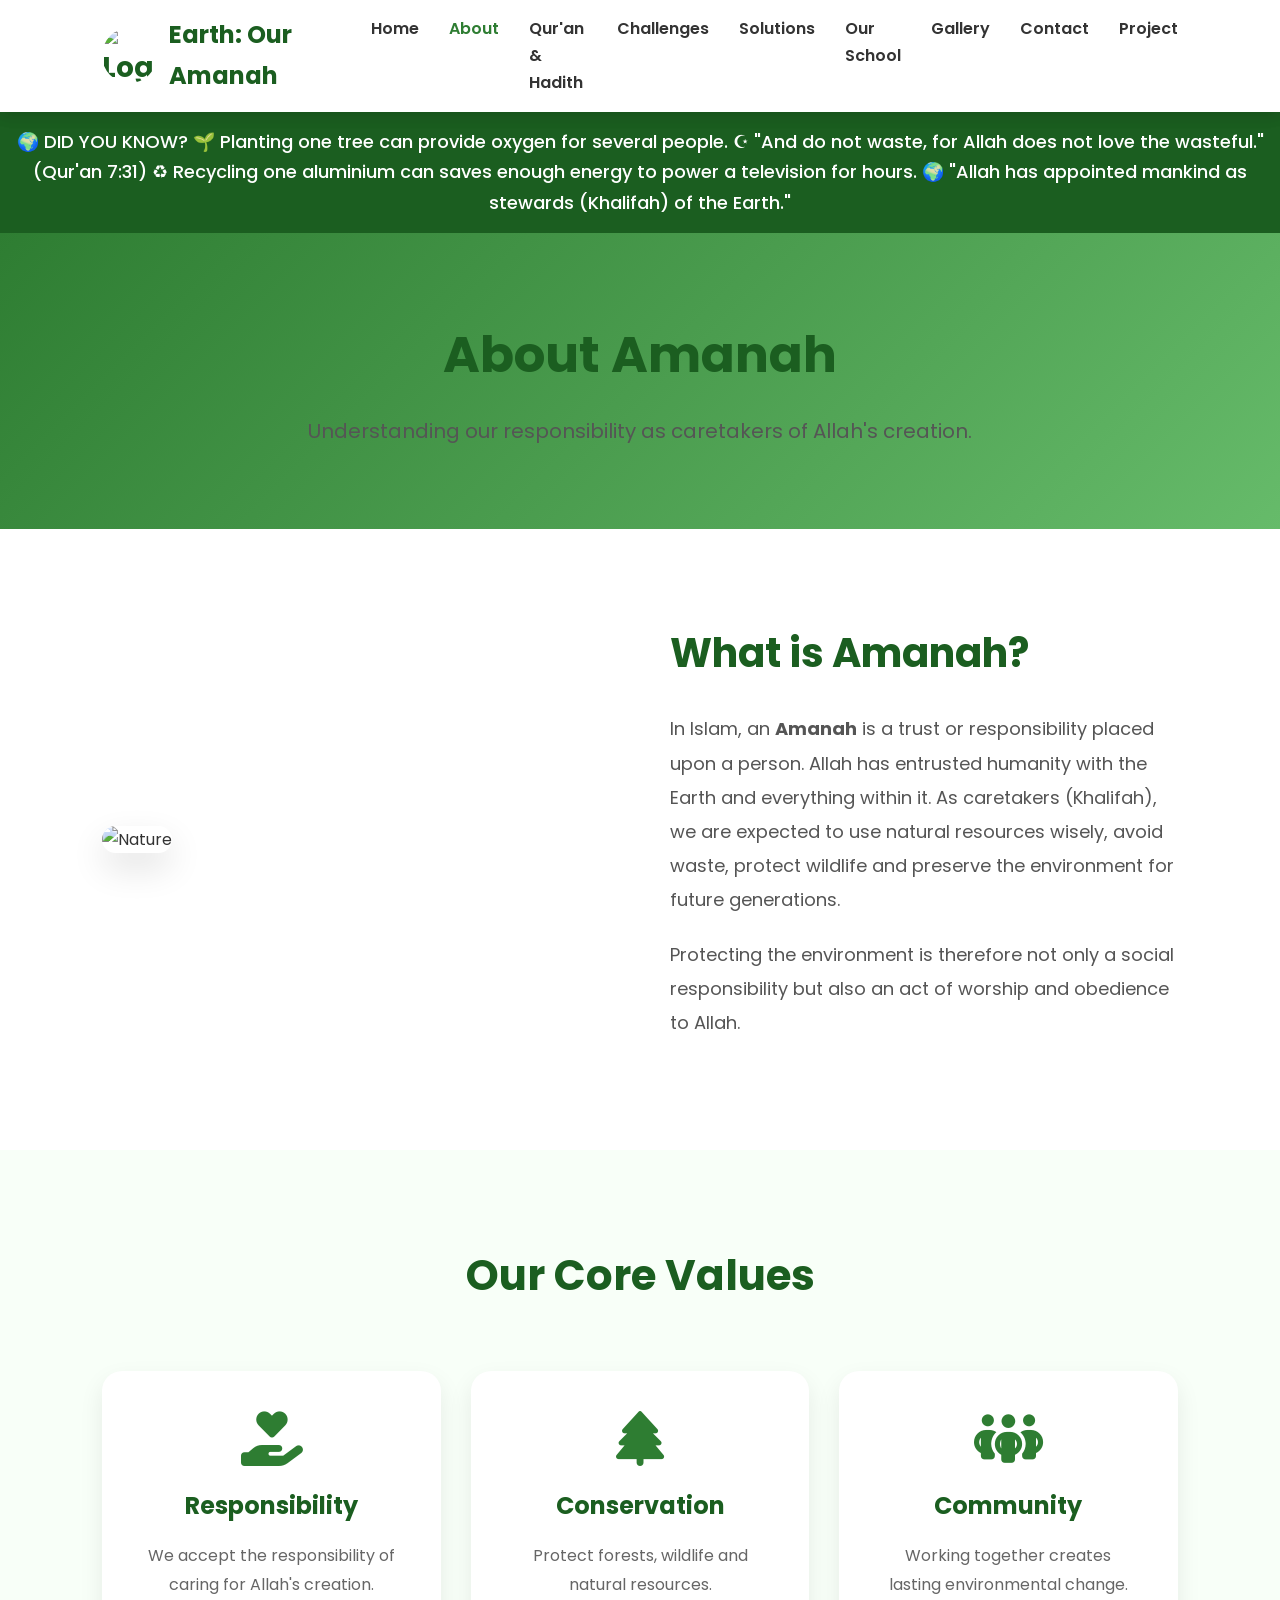
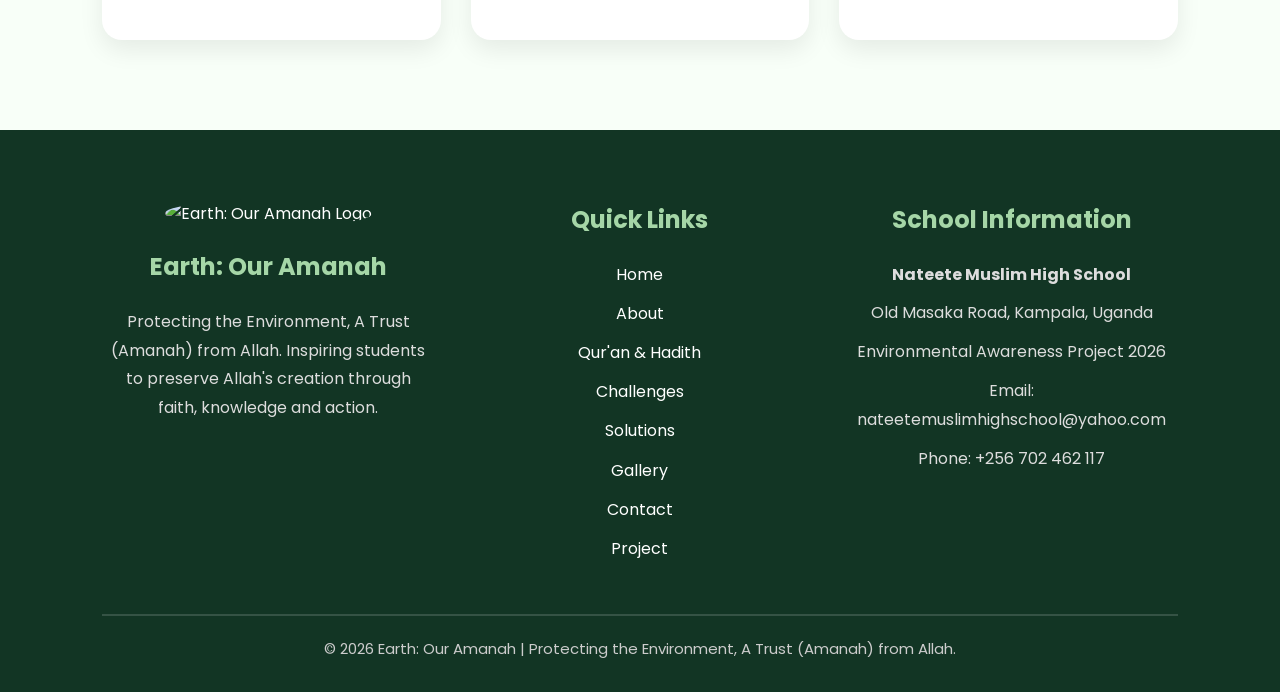
==== commit bf33293d: "Fix HTML formatting in about.html" ====
--- a/about.html
+++ b/about.html
@@ -284,7 +284,7 @@
 
 </button>
 
-<script src="js/main.js"></script>
+<script src="main.js"></script>
 
 </body>
 </html>
